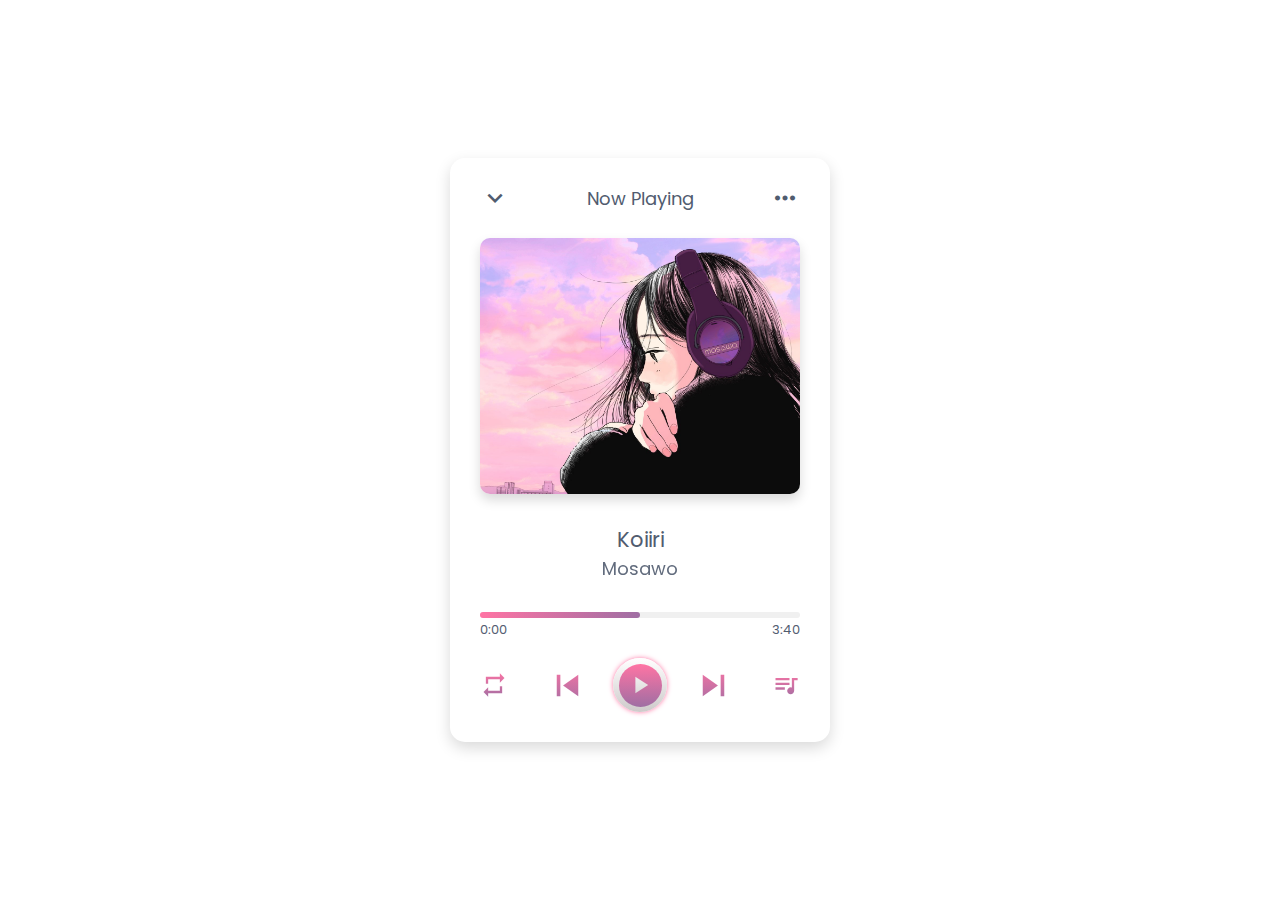
==== index.html @ 4d4f9d3a "commit" ====
<!DOCTYPE html>
<html lang="en">
  <head>
    <meta charset="UTF-8" />
    <meta name="viewport" content="width=device-width, initial-scale=1.0" />
    <title>Music Website | Anonymous</title>
    <link rel="stylesheet" href="style.css" />
    <link
      rel="stylesheet"
      href="https://fonts.googleapis.com/icon?family=Material+Icons"
    />
  </head>
  <body>
    <div class="wrapper">
      <div class="top-bar">
        <i class="material-icons">expand_more</i>
        <span>Now Playing</span>
        <i class="material-icons">more_horiz</i>
      </div>
      <div class="img-area">
        <img src="" alt="" />
      </div>
      <div class="song-details">
        <p class="name"></p>
        <p class="artist"></p>
      </div>
      <div class="progress-area">
        <div class="progress-bar">
          <span></span>
        </div>
        <div class="timer">
          <span class="current">0:20</span>
          <span class="duration">3:40</span>
        </div>
        <audio id="main-audio" src=""></audio>
      </div>
      <div class="controls">
        <i id="repeat-list" class="material-icons" title="Playlist looped"
          >repeat</i
        >
        <i id="prev" class="material-icons">skip_previous</i>
        <div class="play-pause">
          <i class="material-icons">play_arrow</i>
        </div>
        <i id="next" class="material-icons">skip_next</i>
        <i id="more-music" class="material-icons">queue_music</i>
      </div>
      <div class="music-list">
        <div class="header">
          <div class="row">
            <i class="material-icons">queue_music</i>
            <span>Music list</span>
          </div>
          <i id="close" class="material-icons">close</i>
        </div>
        <ul>
          <li>
            <div class="row">
              <span>Ikson Anywhere - Ikson</span>
              <p>Audio Library</p>
            </div>
            <span class="audio-duration">3:40</span>
          </li>
          <li>
            <div class="row">
              <span>Ikson Anywhere - Ikson</span>
              <p>Audio Library</p>
            </div>
            <span class="audio-duration">3:40</span>
          </li>
          <li>
            <div class="row">
              <span>Ikson Anywhere - Ikson</span>
              <p>Audio Library</p>
            </div>
            <span class="audio-duration">3:40</span>
          </li>
          <li>
            <div class="row">
              <span>Ikson Anywhere - Ikson</span>
              <p>Audio Library</p>
            </div>
            <span class="audio-duration">3:40</span>
          </li>
        </ul>
      </div>
    </div>

    <script src="js/music-list.js"></script>
    <script src="js/script.js"></script>
  </body>
</html>
---- style.css ----
@import url("https://fonts.googleapis.com/css2?family=Inter:opsz,wght@14..32,500&family=Outfit:wght@100..900&family=Parkinsans:wght@300..800&family=Poppins:wght@200;300;400;500;600;700;800&family=Roboto:ital,wght@0,100;0,300;0,400;0,500;0,700;0,900;1,100;1,300;1,400;1,500;1,700;1,900&family=Rubik:ital@0;1&display=swap");

* {
  margin: 0;
  padding: 0;
  box-sizing: border-box;
  font-family: "Poppins", sans-serif;
}

*::before,
*::after {
  padding: 0;
  margin: 0;
}

:root {
  --pink: #ff74a4;
  --violet: #9f6ea3;
  --lightblack: #515c6f;
  --white: #ffffff;
  --darkwhite: #cecaca;
  --pinkshadow: #ffcbdd;
  --lightshadow: rgba(0, 0, 0, 0.15);
}

body {
  display: flex;
  align-items: center;
  justify-content: center;
  min-height: 100vh;
}

.wrapper {
  width: 380px;
  overflow: hidden;
  position: relative;
  border-radius: 15px;
  padding: 25px 30px;
  background: var(--white);
  box-shadow: 0px 6px 15px var(--lightshadow);
}

.wrapper i {
  cursor: pointer;
}

.top-bar,
.progress-area .timer,
.controls,
.music-list .header,
.music-list li {
  display: flex;
  align-items: center;
  justify-content: space-between;
}

.top-bar i {
  font-size: 30px;
  color: var(--lightblack);
}

.top-bar span {
  font-size: 18px;
  color: var(--lightblack);
}

.img-area {
  height: 256px;
  width: 100%;
  margin-top: 25px;
  overflow: hidden;
  border-radius: 10px;
  box-shadow: 0px 6px 12px var(--lightshadow);
}

.img-area img {
  height: 100%;
  width: 100%;
  object-fit: cover;
}

.song-details {
  text-align: center;
  margin: 30px 0;
  color: var(--lightblack);
}

.song-details .name {
  font-size: 21px;
}

.song-details .artist {
  opacity: 0.9;
  font-size: 18px;
}

.progress-area {
  height: 6px;
  width: 100%;
  background: #f0f0f0;
  border-radius: 50px;
  cursor: pointer;
}

.progress-area .progress-bar {
  height: inherit;
  width: 50%;
  position: relative;
  border-radius: inherit;
  background: linear-gradient(90deg, var(--pink) 0%, var(--violet) 100%);
}

.progress-bar::before {
  content: "";
  position: absolute;
  height: 12px;
  width: 12px;
  background: linear-gradient(90deg, var(--pink) 0%, var(--violet) 100%);
  border-radius: inherit;
  top: 50%;
  right: -5px;
  transform: translateY(-50%);
  border: inherit;
  opacity: 0;
  transition: opacity 0.2s ease;
}

.progress-area:hover .progress-bar::before {
  opacity: 1;
}

.progress-area .timer {
  margin-top: 2px;
}

.timer span {
  font-size: 13px;
  color: var(--lightblack);
}

.controls {
  margin: 40px 0 5px 0;
}

.controls i {
  font-size: 28px;
  user-select: none;
  background: linear-gradient(var(--pink) 0%, var(--violet) 100%);
  background-clip: text;
  -webkit-background-clip: text;
  -webkit-text-fill-color: transparent;
}

.controls i:nth-child(2),
.controls i:nth-child(4) {
  font-size: 43px;
}

.controls #prev {
  margin-right: -13px;
}

.controls #next {
  margin-left: -13px;
}

.controls .play-pause {
  height: 54px;
  width: 54px;
  background: linear-gradient(var(--white) 0%, var(--darkwhite) 100%);
  box-shadow: 0px 0px 5px var(--pink);
  border-radius: 50%;
  display: flex;
  align-items: center;
  justify-content: center;
}

.play-pause::before {
  content: "";
  position: absolute;
  height: 43px;
  width: 43px;
  border-radius: inherit;
  background: linear-gradient(var(--pink) 0%, var(--violet) 100%);
}
.play-pause i {
  height: 43px;
  width: 43px;
  line-height: 43px;
  text-align: center;
  border-radius: inherit;
  background-clip: text;
  background: inherit;
  position: relative;
  -webkit-background-clip: text;
  -webkit-text-fill-color: transparent;
}

.music-list {
  position: absolute;
  left: 0;
  bottom: -55%;
  opacity: 0;
  pointer-events: none;
  width: 100%;
  padding: 15px 30px;
  border-radius: 15px;
  background: var(--white);
  box-shadow: 0px -5px 10px rgba(0, 0, 0, 0.1);
  transition: all 0.14s ease-out;
}

.music-list.show {
  bottom: 0;
  opacity: 1;
  pointer-events: auto;
}
.music-list .header .row {
  display: flex;
  align-items: center;
  font-size: 19px;
  color: var(--lightblack);
}

.header .row i {
  cursor: default;
}

.header .row span {
  margin-left: 5px;
}

.header #close {
  font-size: 22px;
  color: var(--lightblack);
}

.music-list ul {
  margin: 10px 0;
  max-height: 260px;
  overflow-y: auto;
}

.music-list ul::-webkit-scrollbar {
  width: 0px;
}

.music-list ul li {
  cursor: pointer;
  list-style: none;
  padding-bottom: 10px;
  margin-bottom: 5px;
  color: var(--lightblack);
  border-bottom: 1px solid #e5e5e5;
}

.music-list ul li:last-child {
  border-bottom: 0px;
}

.music-list ul li .row span {
  font-size: 17px;
}

ul li .row p {
  opacity: 0.9;
}

ul li .audio-duration {
  font-size: 16px;
}
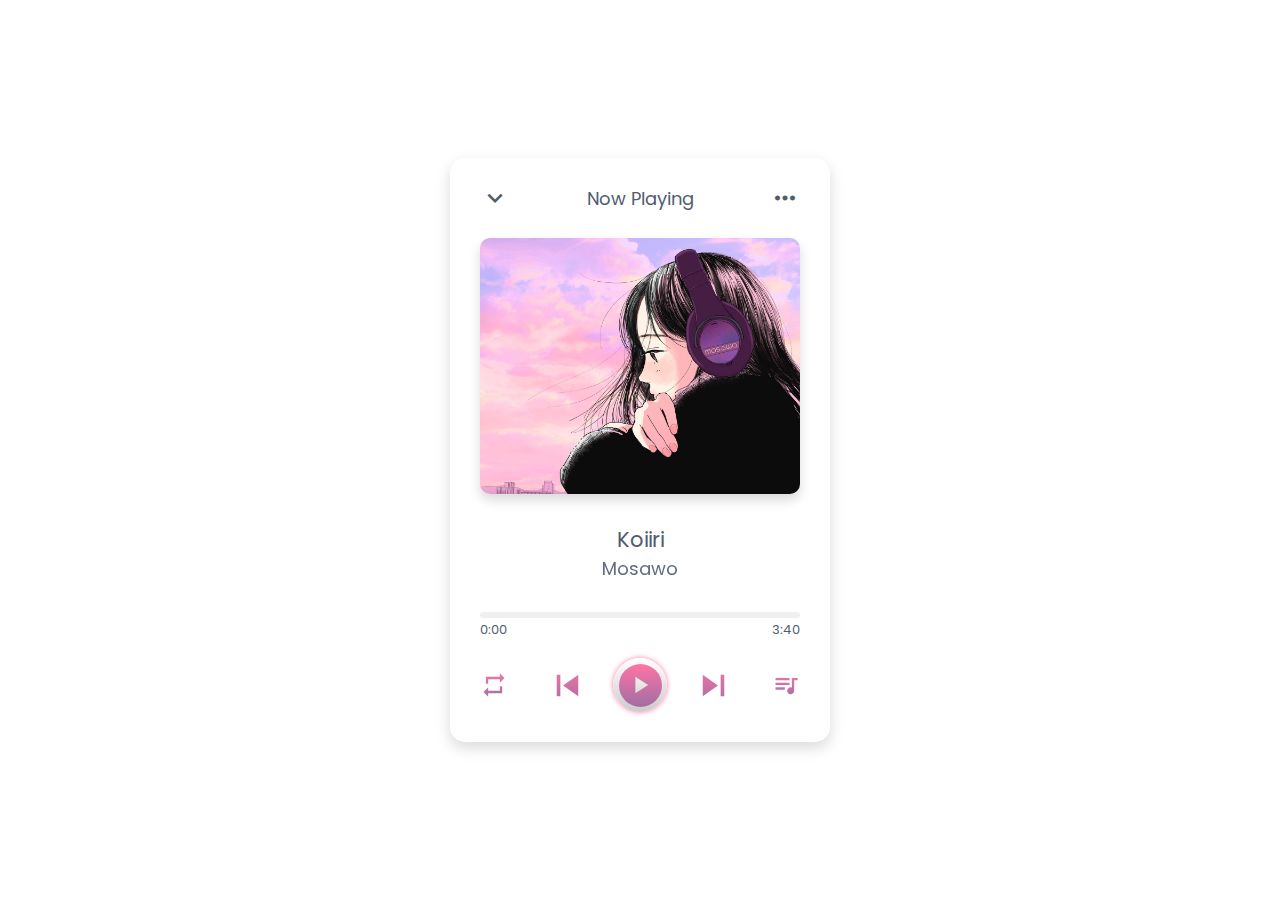
==== commit 8afb7f6a: "update" ====
--- a/index.html
+++ b/index.html
@@ -53,36 +53,7 @@
           </div>
           <i id="close" class="material-icons">close</i>
         </div>
-        <ul>
-          <li>
-            <div class="row">
-              <span>Ikson Anywhere - Ikson</span>
-              <p>Audio Library</p>
-            </div>
-            <span class="audio-duration">3:40</span>
-          </li>
-          <li>
-            <div class="row">
-              <span>Ikson Anywhere - Ikson</span>
-              <p>Audio Library</p>
-            </div>
-            <span class="audio-duration">3:40</span>
-          </li>
-          <li>
-            <div class="row">
-              <span>Ikson Anywhere - Ikson</span>
-              <p>Audio Library</p>
-            </div>
-            <span class="audio-duration">3:40</span>
-          </li>
-          <li>
-            <div class="row">
-              <span>Ikson Anywhere - Ikson</span>
-              <p>Audio Library</p>
-            </div>
-            <span class="audio-duration">3:40</span>
-          </li>
-        </ul>
+        <ul></ul>
       </div>
     </div>
 
--- a/style.css
+++ b/style.css
@@ -104,7 +104,7 @@
 
 .progress-area .progress-bar {
   height: inherit;
-  width: 50%;
+  width: 0%;
   position: relative;
   border-radius: inherit;
   background: linear-gradient(90deg, var(--pink) 0%, var(--violet) 100%);
@@ -269,3 +269,8 @@
 ul li .audio-duration {
   font-size: 16px;
 }
+
+ul .playing {
+  color: var(--violet);
+  pointer-events: none;
+}
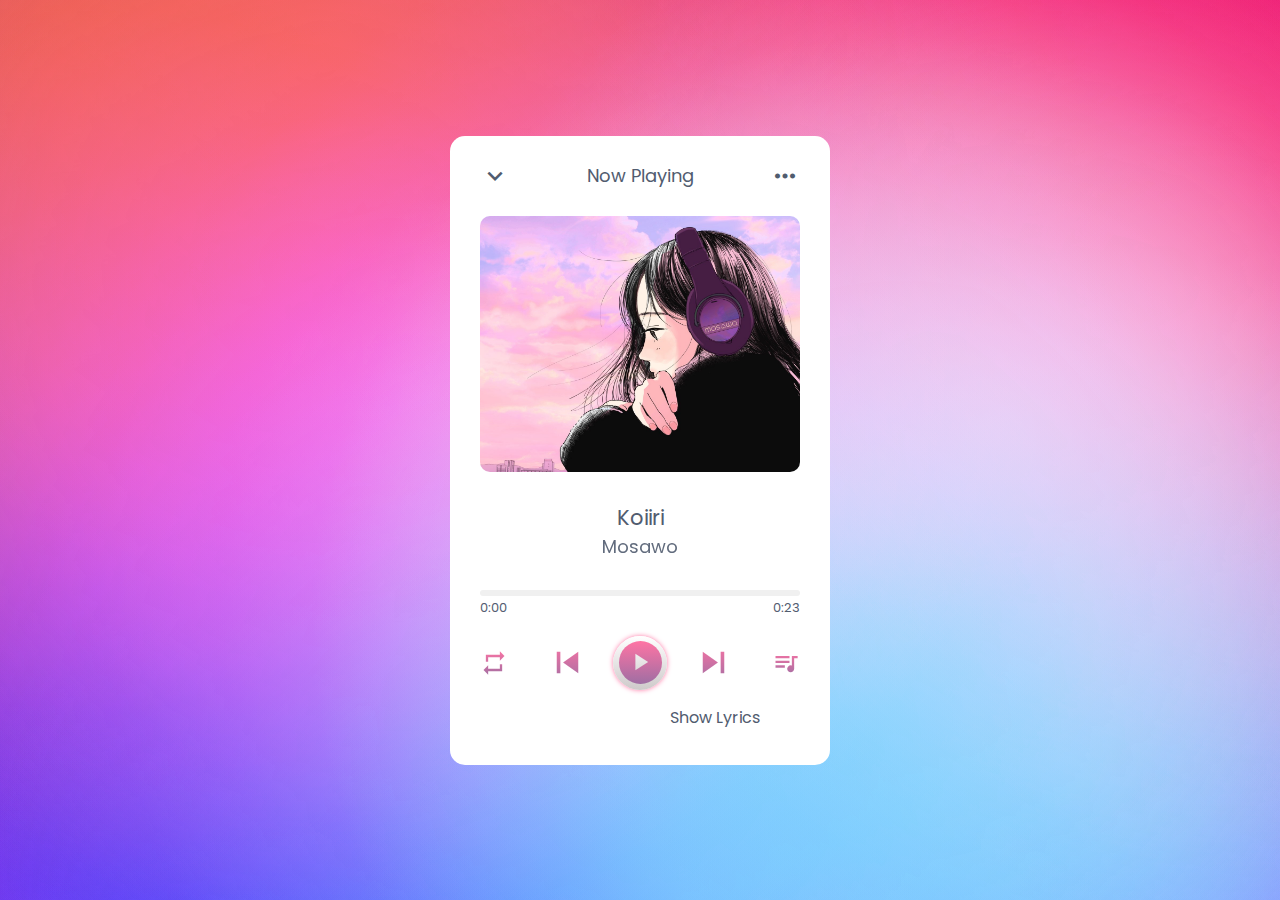
==== commit 2ee09d4e: "update and update" ====
--- a/index.html
+++ b/index.html
@@ -11,6 +11,7 @@
     />
   </head>
   <body>
+    <div class="header finisher-header"></div>
     <div class="wrapper">
       <div class="top-bar">
         <i class="material-icons">expand_more</i>
@@ -45,6 +46,15 @@
         <i id="next" class="material-icons">skip_next</i>
         <i id="more-music" class="material-icons">queue_music</i>
       </div>
+      <!-- Lyrics Section -->
+      <div class="lyrics-toggle">
+        <i id="lyrics-btn" class="material-icons">lyrics</i>
+        <span>Show Lyrics</span>
+      </div>
+      <div class="lyrics-area">
+        <div class="lyrics-content"></div>
+      </div>
+      <!-- End Lyrics Section -->
       <div class="music-list">
         <div class="header">
           <div class="row">
@@ -59,5 +69,39 @@
 
     <script src="js/music-list.js"></script>
     <script src="js/script.js"></script>
+    <script src="js/lirik.js"></script>
+
+    <script src="js/finisher-header.es5.min.js" type="text/javascript"></script>
+    <script type="text/javascript">
+      new FinisherHeader({
+        count: 23,
+        size: {
+          min: 1030,
+          max: 1500,
+          pulse: 0,
+        },
+        speed: {
+          x: {
+            min: 0.6,
+            max: 3,
+          },
+          y: {
+            min: 0.6,
+            max: 3,
+          },
+        },
+        colors: {
+          background: "#953eff",
+          particles: ["#ff681c", "#87ddfe", "#231efe", "#ff0a53"],
+        },
+        blending: "lighten",
+        opacity: {
+          center: 0.6,
+          edge: 0,
+        },
+        skew: 0,
+        shapes: ["c"],
+      });
+    </script>
   </body>
 </html>
--- a/style.css
+++ b/style.css
@@ -20,14 +20,38 @@
   --white: #ffffff;
   --darkwhite: #cecaca;
   --pinkshadow: #ffcbdd;
-  --lightshadow: rgba(0, 0, 0, 0.15);
+  --lightshadow: linear-gradient(10);
 }
 
 body {
+  margin: 0;
+  padding: 0;
+  min-height: 100vh;
   display: flex;
   align-items: center;
   justify-content: center;
-  min-height: 100vh;
+  flex-direction: column;
+  align-items: center;
+}
+
+/* Container untuk seluruh konten */
+.container {
+  width: 100%;
+  max-width: 1200px;
+  align-items: center;
+  justify-content: center;
+  margin: 0 auto;
+  padding: 20px;
+  box-sizing: border-box;
+}
+
+.header.finisher-header {
+  position: fixed;
+  top: 0;
+  left: 0;
+  width: 100%;
+  height: 100vh;
+  z-index: -1;
 }
 
 .wrapper {
@@ -196,6 +220,63 @@
   -webkit-text-fill-color: transparent;
 }
 
+/* Lyrics Section Style */
+.lyrics-toggle {
+  display: flex;
+  align-items: center;
+  justify-content: center;
+  margin: 15px 0 5px 0;
+  cursor: pointer;
+  color: var(--lightblack);
+}
+
+.lyrics-toggle i {
+  margin-right: 5px;
+  background: linear-gradient(var(--pink) 0%, var(--violet) 100%);
+  background-clip: text;
+  -webkit-background-clip: text;
+  -webkit-text-fill-color: transparent;
+}
+
+.lyrics-area {
+  max-height: 0;
+  overflow: hidden;
+  transition: max-height 0.3s ease;
+  margin-top: 10px;
+}
+
+.lyrics-area.show {
+  max-height: 200px;
+  overflow-y: auto;
+  border: 1px solid #e5e5e5;
+  border-radius: 10px;
+  padding: 10px;
+  margin-bottom: 15px;
+}
+
+.lyrics-content {
+  color: var(--lightblack);
+  font-size: 14px;
+  line-height: 1.5;
+  text-align: center;
+  white-space: pre-line;
+}
+
+/* Scrollbar styling for lyrics */
+.lyrics-area::-webkit-scrollbar {
+  width: 4px;
+}
+
+.lyrics-area::-webkit-scrollbar-track {
+  background: #f1f1f1;
+  border-radius: 10px;
+}
+
+.lyrics-area::-webkit-scrollbar-thumb {
+  background: linear-gradient(var(--pink) 0%, var(--violet) 100%);
+  border-radius: 10px;
+}
+
 .music-list {
   position: absolute;
   left: 0;
@@ -274,3 +355,75 @@
   color: var(--violet);
   pointer-events: none;
 }
+
+/* Media Queries */
+@media (max-width: 768px) {
+  .wrapper {
+    width: 90%;
+    padding: 20px;
+    margin: 0 auto;
+  }
+
+  .img-area {
+    height: 200px;
+  }
+
+  .song-details .name {
+    font-size: 18px;
+  }
+
+  .song-details .artist {
+    font-size: 16px;
+  }
+
+  .controls i {
+    font-size: 24px;
+  }
+
+  .controls .play-pause {
+    height: 50px;
+    width: 50px;
+  }
+
+  .play-pause i {
+    height: 40px;
+    width: 40px;
+    line-height: 40px;
+  }
+}
+
+@media (max-width: 480px) {
+  .wrapper {
+    width: 90%;
+    padding: 15px;
+    margin: 0 auto;
+    border-radius: 10px;
+  }
+
+  .img-area {
+    height: 180px;
+  }
+
+  .song-details .name {
+    font-size: 16px;
+  }
+
+  .song-details .artist {
+    font-size: 14px;
+  }
+
+  .controls i {
+    font-size: 22px;
+  }
+
+  .controls .play-pause {
+    height: 45px;
+    width: 45px;
+  }
+
+  .play-pause i {
+    height: 36px;
+    width: 36px;
+    line-height: 36px;
+  }
+}
